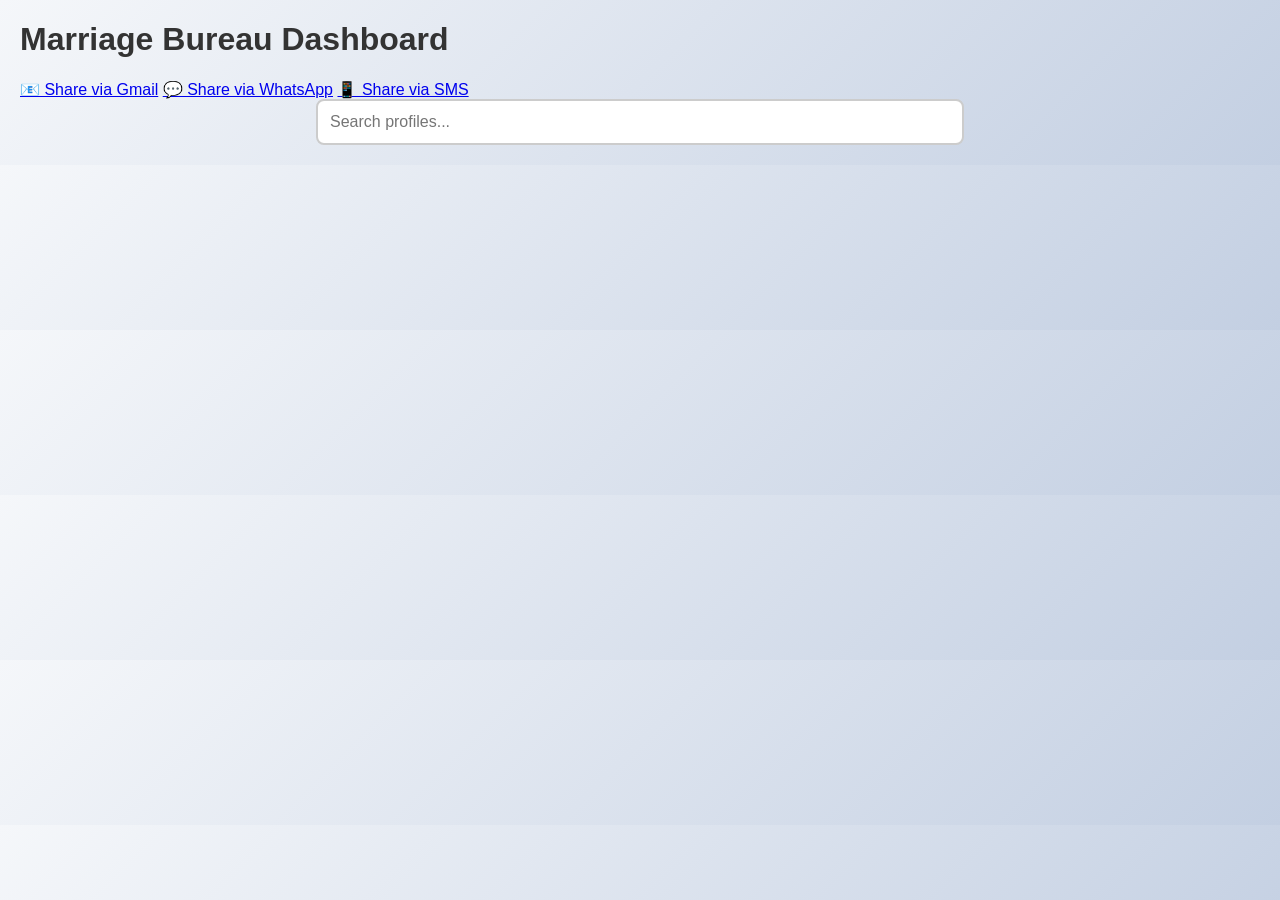
==== index.html @ 782d6c9d "html" ====
<!DOCTYPE html>
<html lang="en">
<head>
  <meta charset="UTF-8" />
  <meta name="viewport" content="width=device-width, initial-scale=1.0" />
  <title>Marriage Bureau Dashboard</title>
  <link rel="stylesheet" href="style.css" />
</head>
<body>
  <h1>Marriage Bureau Dashboard</h1>

  <div class="share-buttons">
    <a href="mailto:?subject=Marriage Bureau Form&body=Please fill out this form: https://docs.google.com/forms/d/e/1FAIpQLScdkDc5cqemXc23vy4DYUPWxjYx5H6vXLdtoIQ01RH3Bg-6VQ/viewform?usp=sharing" target="_blank">📧 Share via Gmail</a>
    <a href="https://wa.me/?text=Please fill out this form: https://docs.google.com/forms/d/e/1FAIpQLScdkDc5cqemXc23vy4DYUPWxjYx5H6vXLdtoIQ01RH3Bg-6VQ/viewform?usp=sharing" target="_blank">💬 Share via WhatsApp</a>
    <a href="sms:?body=Please fill out this form: https://docs.google.com/forms/d/e/1FAIpQLScdkDc5cqemXc23vy4DYUPWxjYx5H6vXLdtoIQ01RH3Bg-6VQ/viewform?usp=sharing" target="_blank">📱 Share via SMS</a>
  </div>
  

  <div class="top-dashboard">
    <input type="text" id="searchBar" class="search-bar" placeholder="Search profiles..." />
  </div>

  <div id="profiles-container"></div>

  <script src="script.js"></script>
</body>
</html>
---- style.css ----
/* General body and page layout */
body {
    font-family: 'Poppins', sans-serif;
    margin: 20px;
    background: linear-gradient(135deg, #f5f7fa, #c3cfe2); /* Gradient background */
    color: #333;
}

/* Top button layout for Add and Share buttons */
.top-buttons {
    display: flex;
    justify-content: flex-start;
    gap: 1220px;
    margin-bottom: 20px;
}

.add-button, .share-form-button {
    color: white;
    padding: 12px 24px;
    text-decoration: none;
    border-radius: 8px;
    font-size: 16px;
    font-weight: bold;
    border: none;
    transition: all 0.3s ease;
}

.add-button {
    background: linear-gradient(135deg, #4CAF50, #2E7D32); /* Green gradient */
    box-shadow: 0 4px 6px rgba(0, 128, 0, 0.3);
}

.add-button:hover {
    background: linear-gradient(135deg, #2E7D32, #1B5E20);
    transform: translateY(-2px);
}

.share-form-button {
    background: linear-gradient(135deg, #FF5252, #D32F2F);
    box-shadow: 0 4px 6px rgba(255, 0, 0, 0.3);
}

.share-form-button:hover {
    background: linear-gradient(135deg, #D32F2F, #B71C1C);
    transform: translateY(-2px);
}

/* Caste category layout */
.caste-categories {
    margin-top: 20px;
}

.caste-category {
    margin-bottom: 15px;
    background: white;
    border-radius: 12px;
    box-shadow: 0 4px 8px rgba(0, 0, 0, 0.1);
    padding: 15px;
    transition: transform 0.3s ease, box-shadow 0.3s ease;
}

.caste-category:hover {
    transform: scale(1.05);
    box-shadow: 0 6px 12px rgba(0, 0, 0, 0.2);
}

.caste-category h2 {
    margin: 0;
    font-size: 22px;
    font-weight: bold;
    color: #444;
}

.expand-button {
    font-size: 20px;
    float: right;
    color: #777;
}

/* Profile table */
.profile-table {
    display: none;
    margin-top: 10px;
}

table {
    width: 100%;
    border-collapse: collapse;
    background: white;
    border-radius: 12px;
    overflow: hidden;
    box-shadow: 0 4px 8px rgba(0, 0, 0, 0.1);
}

th, td {
    border: 1px solid #ddd;
    padding: 14px;
    text-align: left;
}

th {
    background: linear-gradient(135deg, #ff9800, #f57c00);
    color: white;
    font-weight: bold;
}

/* Action buttons (View and Share) */
.action-buttons a {
    text-decoration: none;
    color: white;
    padding: 10px 16px;
    margin-right: 8px;
    border-radius: 6px;
    font-size: 14px;
    font-weight: bold;
    transition: background-color 0.3s ease;
}

.action-buttons .view-button {
    background: linear-gradient(135deg, #1E88E5, #1565C0);
}

.action-buttons .view-button:hover {
    background: linear-gradient(135deg, #1565C0, #0D47A1);
}

.action-buttons .share-button {
    background: linear-gradient(135deg, #E53935, #C62828);
}

.action-buttons .share-button:hover {
    background: linear-gradient(135deg, #C62828, #B71C1C);
}

/* Modal styling */
.modal {
    display: none;
    position: fixed;
    z-index: 1000;
    left: 0;
    top: 0;
    width: 100%;
    height: 100%;
    background: rgba(0, 0, 0, 0.6);
}

.modal-content {
    background: white;
    margin: 10% auto;
    padding: 25px;
    border-radius: 12px;
    width: 90%;
    max-width: 500px;
    box-shadow: 0 6px 12px rgba(0, 0, 0, 0.3);
    position: relative;
}

.close {
    color: #555;
    font-size: 24px;
    font-weight: bold;
    position: absolute;
    top: 12px;
    right: 18px;
    cursor: pointer;
}

.close:hover {
    color: black;
}

/* Form container with improved responsiveness */
.form-container {
    display: grid;
    grid-template-columns: minmax(120px, 1fr) minmax(200px, 2fr); /* More flexible columns */
    gap: 15px;
    width: 80%;
    max-width: 600px;
    margin: auto;
    padding: 20px;
    background: white;
    border-radius: 10px;
    box-shadow: 0 2px 10px rgba(0, 0, 0, 0.1);
    overflow-y: auto; /* Allow scrolling if needed */
    max-height: 60vh; /* Limit height and enable scrolling */
}

/* Label styles with better alignment */
.form-container label {
    font-weight: bold;
    text-align: right;
    padding-right: 10px;
    font-size: 15px;
    display: flex;
    align-items: center;
    justify-content: flex-end;
    color: #333;
}

/* Input fields with consistent sizing */
.form-container input,
.form-container select {
    width: 100%;
    padding: 8px 10px;
    border: 1px solid #ddd;
    border-radius: 6px;
    font-size: 15px;
    box-sizing: border-box; /* Include padding in width calculation */
}

/* Focus state for better usability */
.form-container input:focus,
.form-container select:focus {
    outline: none;
    border-color: #4CAF50;
    box-shadow: 0 0 0 2px rgba(76, 175, 80, 0.2);
}

/* Button styling that spans both columns */
.form-container button {
    grid-column: span 2;
    width: 100%;
    background: linear-gradient(135deg, #4CAF50, #2E7D32);
    color: white;
    padding: 12px;
    border: none;
    border-radius: 8px;
    font-size: 16px;
    font-weight: bold;
    cursor: pointer;
    transition: background 0.3s ease, transform 0.2s;
    margin-top: 10px;
}

.form-container button:hover {
    background: linear-gradient(135deg, #2E7D32, #1B5E20);
    transform: translateY(-2px);
}

/* Modal responsiveness for smaller screens */
@media (max-width: 500px) {
    .form-container {
        grid-template-columns: 1fr; /* Single column on mobile */
        padding: 15px;
        gap: 10px;
    }
    
    .form-container label {
        text-align: left;
        justify-content: flex-start;
    }
    
    .form-container button {
        grid-column: 1;
    }
}

/* Additional class for field groups if needed */
.form-field {
    display: contents; /* Makes children participate in the parent grid */
}

/* Dialog/modal-specific styles */
.modal-dialog {
    max-width: 650px;
    margin: 1.75rem auto;
}

/* Scrollbar styling for better aesthetics */
.form-container::-webkit-scrollbar {
    width: 8px;
}

.form-container::-webkit-scrollbar-thumb {
    background-color: #ccc;
    border-radius: 10px;
}
/* Responsive design */
@media screen and (max-width: 768px) {
    .top-buttons {
        flex-direction: column;
        align-items: center;
    }

    .caste-category {
        text-align: center;
    }
}


.top-dashboard {
    display: flex;
    justify-content: center;
    margin-bottom: 20px;
}

.search-bar {
    width: 50%;
    padding: 12px;
    border: 2px solid #ccc;
    border-radius: 8px;
    font-size: 16px;
    outline: none;
    transition: 0.3s;
}

.search-bar:focus {
    border-color: #4CAF50;
    box-shadow: 0 0 8px rgba(76, 175, 80, 0.5);
}



/* View Button Styling */
.view-button {
    display: inline-block;
    background: linear-gradient(135deg, #4CAF50, #2E7D32);
    color: white;
    padding: 12px 20px; /* Adjust horizontal padding as needed */
    border: none;
    border-radius: 8px;
    font-size: 16px;
    font-weight: bold;
    text-decoration: none; /* Removes underline from links */
    text-align: center;
    cursor: pointer;
    transition: background 0.3s ease, transform 0.2s;
}

.view-button:hover {
    background: linear-gradient(135deg, #2E7D32, #1B5E20);
    transform: translateY(-2px);
}

/* Optional: Responsiveness for smaller screens */
@media (max-width: 500px) {
    .view-button {
        padding: 10px 16px;
        font-size: 15px;
    }
}

/* Profile Details Container - Two-column layout */
.profile-details-container {
    display: grid;
    grid-template-columns: 1fr 2fr; /* Labels take less space than values */
    gap: 10px 15px;
    padding: 20px;
    background: #fff;
    border-radius: 8px;
    font-size: 16px;
}

/* Labels (Bold text on the left) */
.profile-details-container strong {
    text-align: right;
    font-weight: bold;
    color: #333;
}

/* Values (Regular text on the right) */
.profile-details-container span {
    text-align: left;
    font-size: 16px;
    color: #555;
}

/* Styling for missing values */
.profile-details-container span.empty {
    color: #aaa; /* Grey out missing values */
    font-style: italic;
}

/* Modal container */
.modal-content {
    max-width: 600px;
    max-height: 60vh;
    overflow-y: auto;
    padding: 20px;
    border-radius: 20px;
    background: white;
    box-shadow: 0 6px 12px rgba(0, 0, 0, 0.3);
}

/* Responsive adjustments */
@media (max-width: 500px) {
    .profile-details-container {
        grid-template-columns: 1fr; /* Single column on small screens */
    }

    .profile-details-container strong {
        text-align: left;
    }
}


/* Share Button Styling */
.share-button {
    display: inline-block;
    background: linear-gradient(135deg, #FF5252, #D32F2F); /* Red gradient */
    color: white;
    padding: 12px 20px; /* Adjust horizontal padding as needed */
    border: none;
    border-radius: 8px;
    font-size: 16px;
    font-weight: bold;
    text-decoration: none; /* Removes underline from links */
    text-align: center;
    cursor: pointer;
    transition: background 0.3s ease, transform 0.2s;
}

.share-button:hover {
    background: linear-gradient(135deg, #D32F2F, #B71C1C);
    transform: translateY(-2px);
}

/* Optional: Responsiveness for smaller screens */
@media (max-width: 500px) {
    .share-button {
        padding: 10px 16px;
        font-size: 15px;
    }
}


/* Filter Button */
.filter-button {
    background: linear-gradient(135deg, #FF9800, #F57C00);
    color: white;
    padding: 12px 16px;
    font-size: 16px;
    font-weight: bold;
    border: none;
    border-radius: 8px;
    cursor: pointer;
    transition: background 0.3s ease, transform 0.2s;
    margin-left: 10px;
}

.filter-button:hover {
    background: linear-gradient(135deg, #F57C00, #E65100);
    transform: translateY(-2px);
}

/* Filter Modal */
.modal {
    display: none;
    position: fixed;
    z-index: 1000;
    left: 0;
    top: 0;
    width: 100%;
    height: 100%;
    background: rgba(0, 0, 0, 0.6);
}

.modal-content {
    background: white;
    margin: 10% auto;
    padding: 20px;
    border-radius: 12px;
    width: 50%;
    max-width: 500px;
    box-shadow: 0 6px 12px rgba(0, 0, 0, 0.3);
    position: relative;
}

.close {
    color: #555;
    font-size: 24px;
    font-weight: bold;
    position: absolute;
    top: 12px;
    right: 18px;
    cursor: pointer;
}

.close:hover {
    color: black;
}

.filter-button {
    display: block; /* Ensure it appears */
    width: 100%;
    padding: 10px;
    background: #4CAF50;
    color: white;
    font-size: 16px;
    border: none;
    border-radius: 5px;
    cursor: pointer;
    margin-top: 10px;
    text-align: center;
}

.filter-button:hover {
    background: #2E7D32;
}


/* 📌 Style for the share dropdown container */
.share-dropdown-container {
    position: relative;
    display: inline-block;
}

/* 📌 Style for the share dropdown */
.share-dropdown {
    position: absolute;
    top: 100%;
    left: -50%;
    background: white;
    border-radius: 8px;
    box-shadow: 0px 4px 8px rgba(0, 0, 0, 0.2);
    display: none;
    flex-direction: column;
    padding: 10px;
    min-width: 200px;
    z-index: 1000;
}

/* 📌 Show dropdown when visible */
.share-dropdown-container:hover .share-dropdown {
    display: flex;
}

/* 📌 Style for each share button (Gmail, WhatsApp, SMS) */
.share-dropdown a {
    display: flex;
    align-items: center;
    gap: 10px;
    padding: 10px;
    font-size: 16px;
    font-weight: 500;
    text-decoration: none;
    color: #333;
    transition: background 0.3s ease-in-out;
    border-radius: 6px;
}

/* 📌 Icons for each share button */
.share-dropdown a::before {
    content: "";
    display: inline-block;
    width: 24px;
    height: 24px;
    background-size: contain;
    background-repeat: no-repeat;
}

/* ✅ Gmail Icon */
.share-dropdown a[href^="mailto"]::before {
    background-image: url("https://upload.wikimedia.org/wikipedia/commons/7/7e/Gmail_icon_(2020).svg");
}

/* ✅ WhatsApp Icon */
.share-dropdown a[href^="https://wa.me"]::before {
    background-image: url("https://upload.wikimedia.org/wikipedia/commons/6/6b/WhatsApp.svg");
}

/* ✅ SMS Icon */
.share-dropdown a[href^="sms"]::before {
    background-image: url("https://cdn-icons-png.flaticon.com/512/724/724664.png");
}

/* 📌 Hover Effect */
.share-dropdown a:hover {
    background: #f5f5f5;
}
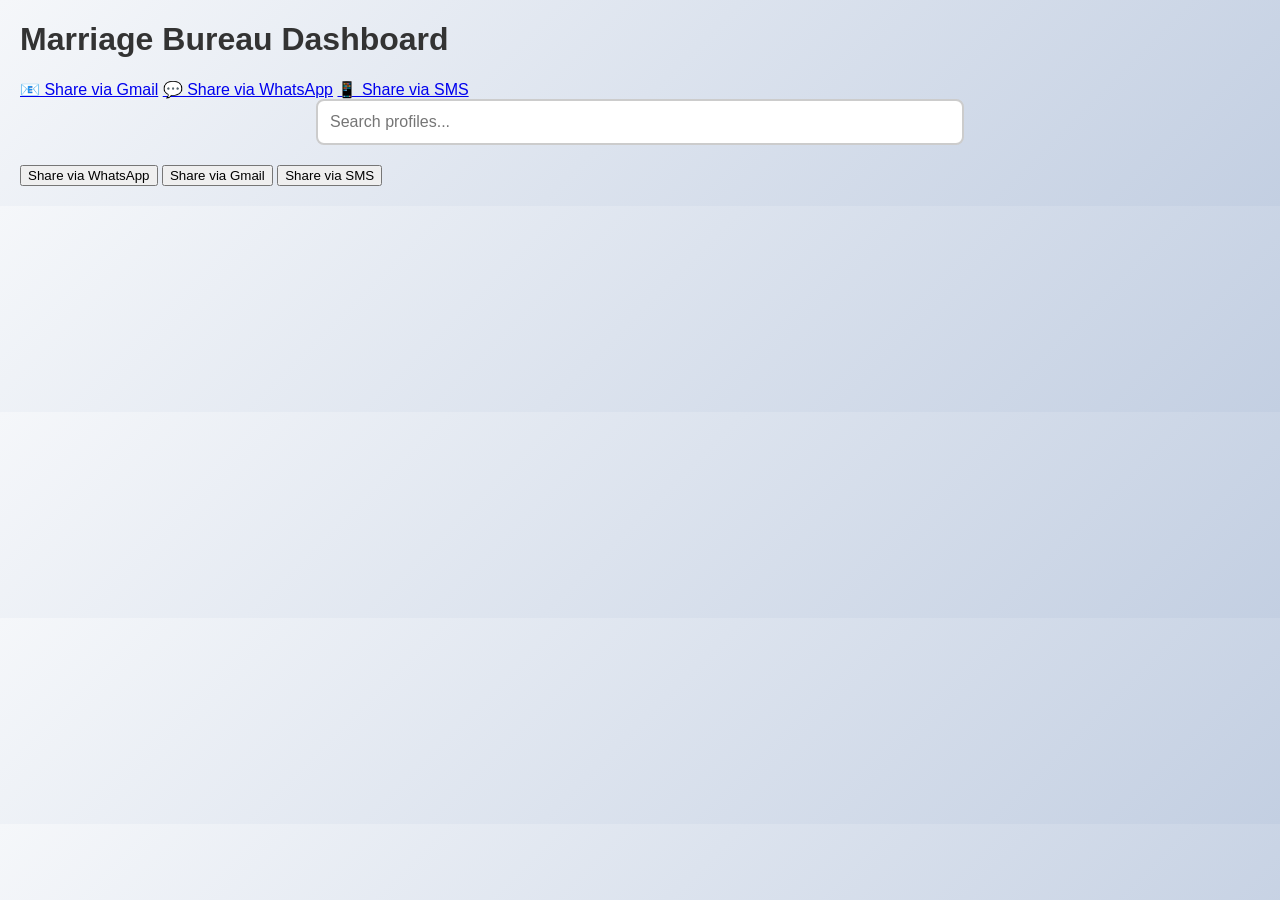
==== commit 574aaa4e: "script update" ====
--- a/index.html
+++ b/index.html
@@ -14,7 +14,6 @@
     <a href="https://wa.me/?text=Please fill out this form: https://docs.google.com/forms/d/e/1FAIpQLScdkDc5cqemXc23vy4DYUPWxjYx5H6vXLdtoIQ01RH3Bg-6VQ/viewform?usp=sharing" target="_blank">💬 Share via WhatsApp</a>
     <a href="sms:?body=Please fill out this form: https://docs.google.com/forms/d/e/1FAIpQLScdkDc5cqemXc23vy4DYUPWxjYx5H6vXLdtoIQ01RH3Bg-6VQ/viewform?usp=sharing" target="_blank">📱 Share via SMS</a>
   </div>
-  
 
   <div class="top-dashboard">
     <input type="text" id="searchBar" class="search-bar" placeholder="Search profiles..." />
@@ -22,6 +21,12 @@
 
   <div id="profiles-container"></div>
 
+  <div class="share-options">
+    <button onclick="shareSelectedWhatsApp()">Share via WhatsApp</button>
+    <button onclick="shareSelectedGmail()">Share via Gmail</button>
+    <button onclick="shareSelectedSMS()">Share via SMS</button>
+  </div>
+
   <script src="script.js"></script>
 </body>
 </html>
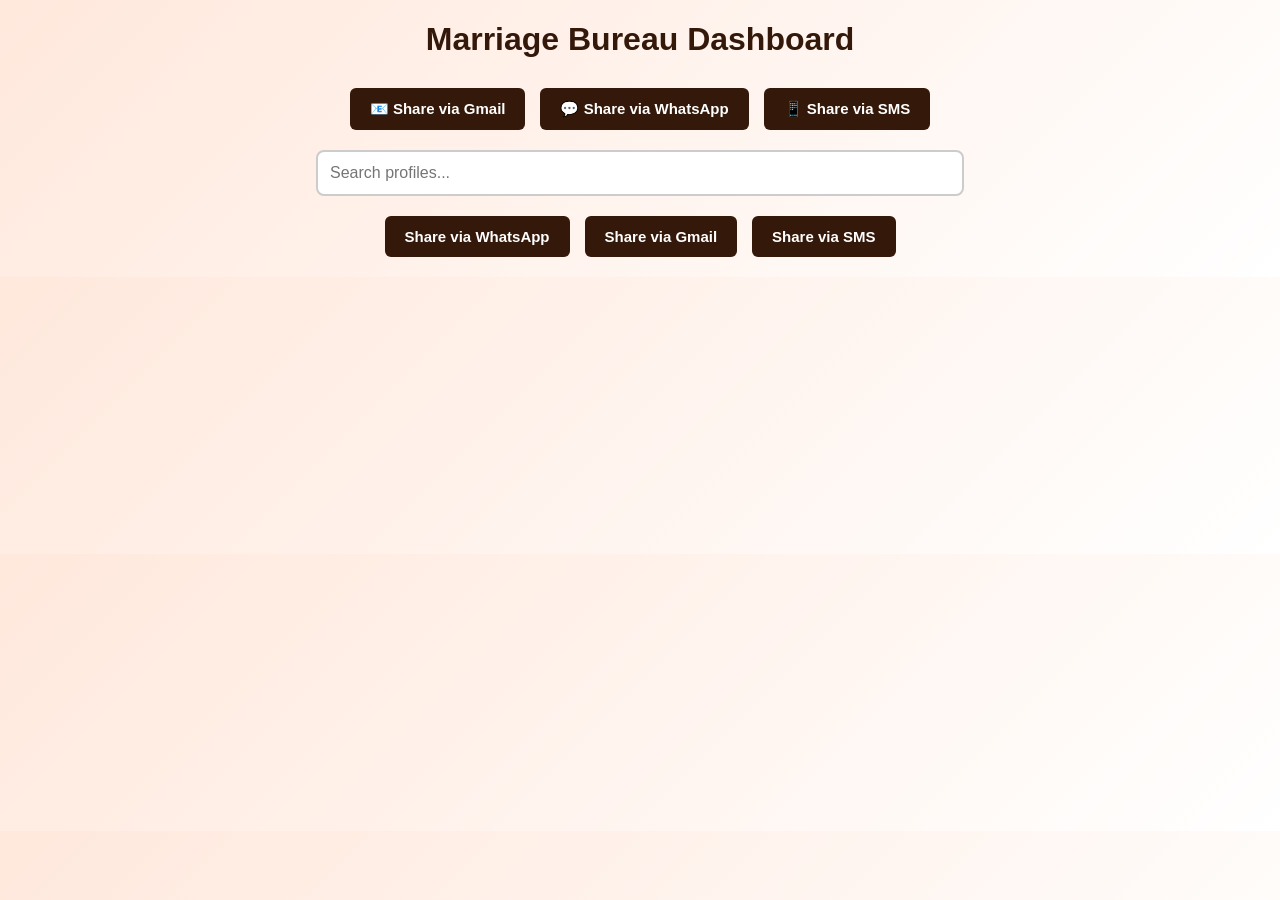
==== commit ee5e3acf: "all changes done(version 1)" ====
--- a/index.html
+++ b/index.html
@@ -19,6 +19,9 @@
     <input type="text" id="searchBar" class="search-bar" placeholder="Search profiles..." />
   </div>
 
+  
+
+
   <div id="profiles-container"></div>
 
   <div class="share-options">
--- a/style.css
+++ b/style.css
@@ -1,300 +1,55 @@
-/* General body and page layout */
+/* Base Page Styling */
 body {
     font-family: 'Poppins', sans-serif;
     margin: 20px;
-    background: linear-gradient(135deg, #f5f7fa, #c3cfe2); /* Gradient background */
+    background: linear-gradient(135deg, #FFE8DC, #ffffff);
     color: #333;
-}
-
-/* Top button layout for Add and Share buttons */
-.top-buttons {
+  }
+  
+  h1 {
+    text-align: center;
+    color: #341809;
+    margin-bottom: 30px;
+  }
+  
+  /* Share Buttons */
+  .share-buttons,
+  .share-options {
     display: flex;
-    justify-content: flex-start;
-    gap: 1220px;
+    justify-content: center;
+    gap: 15px;
     margin-bottom: 20px;
-}
-
-.add-button, .share-form-button {
+    flex-wrap: wrap;
+  }
+  
+  .share-buttons a,
+  .share-options button {
+    background-color: #341809;
     color: white;
-    padding: 12px 24px;
-    text-decoration: none;
-    border-radius: 8px;
-    font-size: 16px;
-    font-weight: bold;
+    padding: 12px 20px;
     border: none;
-    transition: all 0.3s ease;
-}
-
-.add-button {
-    background: linear-gradient(135deg, #4CAF50, #2E7D32); /* Green gradient */
-    box-shadow: 0 4px 6px rgba(0, 128, 0, 0.3);
-}
-
-.add-button:hover {
-    background: linear-gradient(135deg, #2E7D32, #1B5E20);
-    transform: translateY(-2px);
-}
-
-.share-form-button {
-    background: linear-gradient(135deg, #FF5252, #D32F2F);
-    box-shadow: 0 4px 6px rgba(255, 0, 0, 0.3);
-}
-
-.share-form-button:hover {
-    background: linear-gradient(135deg, #D32F2F, #B71C1C);
-    transform: translateY(-2px);
-}
-
-/* Caste category layout */
-.caste-categories {
-    margin-top: 20px;
-}
-
-.caste-category {
-    margin-bottom: 15px;
-    background: white;
-    border-radius: 12px;
-    box-shadow: 0 4px 8px rgba(0, 0, 0, 0.1);
-    padding: 15px;
-    transition: transform 0.3s ease, box-shadow 0.3s ease;
-}
-
-.caste-category:hover {
-    transform: scale(1.05);
-    box-shadow: 0 6px 12px rgba(0, 0, 0, 0.2);
-}
-
-.caste-category h2 {
-    margin: 0;
-    font-size: 22px;
-    font-weight: bold;
-    color: #444;
-}
-
-.expand-button {
-    font-size: 20px;
-    float: right;
-    color: #777;
-}
-
-/* Profile table */
-.profile-table {
-    display: none;
-    margin-top: 10px;
-}
-
-table {
-    width: 100%;
-    border-collapse: collapse;
-    background: white;
-    border-radius: 12px;
-    overflow: hidden;
-    box-shadow: 0 4px 8px rgba(0, 0, 0, 0.1);
-}
-
-th, td {
-    border: 1px solid #ddd;
-    padding: 14px;
-    text-align: left;
-}
-
-th {
-    background: linear-gradient(135deg, #ff9800, #f57c00);
-    color: white;
-    font-weight: bold;
-}
-
-/* Action buttons (View and Share) */
-.action-buttons a {
-    text-decoration: none;
-    color: white;
-    padding: 10px 16px;
-    margin-right: 8px;
-    border-radius: 6px;
-    font-size: 14px;
-    font-weight: bold;
-    transition: background-color 0.3s ease;
-}
-
-.action-buttons .view-button {
-    background: linear-gradient(135deg, #1E88E5, #1565C0);
-}
-
-.action-buttons .view-button:hover {
-    background: linear-gradient(135deg, #1565C0, #0D47A1);
-}
-
-.action-buttons .share-button {
-    background: linear-gradient(135deg, #E53935, #C62828);
-}
-
-.action-buttons .share-button:hover {
-    background: linear-gradient(135deg, #C62828, #B71C1C);
-}
-
-/* Modal styling */
-.modal {
-    display: none;
-    position: fixed;
-    z-index: 1000;
-    left: 0;
-    top: 0;
-    width: 100%;
-    height: 100%;
-    background: rgba(0, 0, 0, 0.6);
-}
-
-.modal-content {
-    background: white;
-    margin: 10% auto;
-    padding: 25px;
-    border-radius: 12px;
-    width: 90%;
-    max-width: 500px;
-    box-shadow: 0 6px 12px rgba(0, 0, 0, 0.3);
-    position: relative;
-}
-
-.close {
-    color: #555;
-    font-size: 24px;
-    font-weight: bold;
-    position: absolute;
-    top: 12px;
-    right: 18px;
-    cursor: pointer;
-}
-
-.close:hover {
-    color: black;
-}
-
-/* Form container with improved responsiveness */
-.form-container {
-    display: grid;
-    grid-template-columns: minmax(120px, 1fr) minmax(200px, 2fr); /* More flexible columns */
-    gap: 15px;
-    width: 80%;
-    max-width: 600px;
-    margin: auto;
-    padding: 20px;
-    background: white;
-    border-radius: 10px;
-    box-shadow: 0 2px 10px rgba(0, 0, 0, 0.1);
-    overflow-y: auto; /* Allow scrolling if needed */
-    max-height: 60vh; /* Limit height and enable scrolling */
-}
-
-/* Label styles with better alignment */
-.form-container label {
-    font-weight: bold;
-    text-align: right;
-    padding-right: 10px;
-    font-size: 15px;
-    display: flex;
-    align-items: center;
-    justify-content: flex-end;
-    color: #333;
-}
-
-/* Input fields with consistent sizing */
-.form-container input,
-.form-container select {
-    width: 100%;
-    padding: 8px 10px;
-    border: 1px solid #ddd;
     border-radius: 6px;
     font-size: 15px;
-    box-sizing: border-box; /* Include padding in width calculation */
-}
-
-/* Focus state for better usability */
-.form-container input:focus,
-.form-container select:focus {
-    outline: none;
-    border-color: #4CAF50;
-    box-shadow: 0 0 0 2px rgba(76, 175, 80, 0.2);
-}
-
-/* Button styling that spans both columns */
-.form-container button {
-    grid-column: span 2;
-    width: 100%;
-    background: linear-gradient(135deg, #4CAF50, #2E7D32);
-    color: white;
-    padding: 12px;
-    border: none;
-    border-radius: 8px;
-    font-size: 16px;
-    font-weight: bold;
+    font-weight: 600;
     cursor: pointer;
+    text-decoration: none;
     transition: background 0.3s ease, transform 0.2s;
-    margin-top: 10px;
-}
-
-.form-container button:hover {
-    background: linear-gradient(135deg, #2E7D32, #1B5E20);
+  }
+  
+  .share-buttons a:hover,
+  .share-options button:hover {
+    background-color: #1f0d05;
     transform: translateY(-2px);
-}
-
-/* Modal responsiveness for smaller screens */
-@media (max-width: 500px) {
-    .form-container {
-        grid-template-columns: 1fr; /* Single column on mobile */
-        padding: 15px;
-        gap: 10px;
-    }
-    
-    .form-container label {
-        text-align: left;
-        justify-content: flex-start;
-    }
-    
-    .form-container button {
-        grid-column: 1;
-    }
-}
-
-/* Additional class for field groups if needed */
-.form-field {
-    display: contents; /* Makes children participate in the parent grid */
-}
-
-/* Dialog/modal-specific styles */
-.modal-dialog {
-    max-width: 650px;
-    margin: 1.75rem auto;
-}
-
-/* Scrollbar styling for better aesthetics */
-.form-container::-webkit-scrollbar {
-    width: 8px;
-}
-
-.form-container::-webkit-scrollbar-thumb {
-    background-color: #ccc;
-    border-radius: 10px;
-}
-/* Responsive design */
-@media screen and (max-width: 768px) {
-    .top-buttons {
-        flex-direction: column;
-        align-items: center;
-    }
-
-    .caste-category {
-        text-align: center;
-    }
-}
-
-
-.top-dashboard {
+  }
+  
+  /* Search Bar */
+  .top-dashboard {
     display: flex;
     justify-content: center;
     margin-bottom: 20px;
-}
-
-.search-bar {
+  }
+  
+  .search-bar {
     width: 50%;
     padding: 12px;
     border: 2px solid #ccc;
@@ -302,269 +57,149 @@
     font-size: 16px;
     outline: none;
     transition: 0.3s;
-}
+  }
+  
+  .search-bar:focus {
+    border-color: #FE9F6D;
+    box-shadow: 0 0 8px rgba(254, 159, 109, 0.5);
+  }
+  
+  /* Caste Category Containers */
+  .caste-category {
+    margin-bottom: 20px;
+    background: #ffffff;
+    border-radius: 10px;
+    box-shadow: 0 4px 12px rgba(0, 0, 0, 0.08);
+    padding: 20px;
+  }
+  
+  .caste-category h2 {
+    margin-top: 0;
+    color: #341809;
+    border-bottom: 2px solid #FE9F6D;
+    padding-bottom: 5px;
+    font-size: 22px;
+  }
+  
+  /* Tables */
+  table {
+    width: 100%;
+    border-collapse: collapse;
+    margin-top: 10px;
+  }
+  
+  th, td {
+    padding: 12px;
+    text-align: left;
+    border: 1px solid #eee;
+  }
+  
+  th {
+    background: #FE9F6D;
+    color: white;
+  }
+  
+  tr:nth-child(even) {
+    background: #fff5f0;
+  }
+  
+  tr.details-row td {
+    background: #fffaf7;
+    font-size: 15px;
+  }
+  
+  /* Toggle button */
+  .toggle-details {
+    background: none;
+    border: none;
+    color: #341809;
+    font-size: 18px;
+    cursor: pointer;
+  }
+  
+  /* Photo Links */
+  td a {
+    color: #341809;
+    text-decoration: underline;
+    word-break: break-word;
+  }
+  
+  td a:hover {
+    color: #1f0d05;
+  }
+  
+  /* Checkbox alignment */
+  input[type="checkbox"] {
+    transform: scale(1.2);
+    cursor: pointer;
+  }
+  
+  /* Responsive */
+  @media (max-width: 768px) {
+    .search-bar {
+      width: 80%;
+    }
+  
+    table, thead, tbody, th, td, tr {
+      display: block;
+    }
+  
+    th {
+      display: none;
+    }
+  
+    td {
+      position: relative;
+      padding-left: 50%;
+    }
+  
+    td::before {
+      position: absolute;
+      top: 12px;
+      left: 12px;
+      width: 45%;
+      white-space: nowrap;
+      font-weight: bold;
+      color: #999;
+    }
+  
+    .toggle-details {
+      font-size: 16px;
+    }
+  }
 
-.search-bar:focus {
-    border-color: #4CAF50;
-    box-shadow: 0 0 8px rgba(76, 175, 80, 0.5);
-}
-
-
-
-/* View Button Styling */
-.view-button {
-    display: inline-block;
-    background: linear-gradient(135deg, #4CAF50, #2E7D32);
-    color: white;
-    padding: 12px 20px; /* Adjust horizontal padding as needed */
-    border: none;
-    border-radius: 8px;
-    font-size: 16px;
-    font-weight: bold;
-    text-decoration: none; /* Removes underline from links */
+  .summary-container {
     text-align: center;
-    cursor: pointer;
-    transition: background 0.3s ease, transform 0.2s;
-}
-
-.view-button:hover {
-    background: linear-gradient(135deg, #2E7D32, #1B5E20);
-    transform: translateY(-2px);
-}
-
-/* Optional: Responsiveness for smaller screens */
-@media (max-width: 500px) {
-    .view-button {
-        padding: 10px 16px;
-        font-size: 15px;
-    }
-}
-
-/* Profile Details Container - Two-column layout */
-.profile-details-container {
-    display: grid;
-    grid-template-columns: 1fr 2fr; /* Labels take less space than values */
-    gap: 10px 15px;
+    background-color: #FFE8DC;
+    border: 2px solid #FE9F6D;
     padding: 20px;
-    background: #fff;
-    border-radius: 8px;
-    font-size: 16px;
-}
-
-/* Labels (Bold text on the left) */
-.profile-details-container strong {
-    text-align: right;
-    font-weight: bold;
-    color: #333;
-}
-
-/* Values (Regular text on the right) */
-.profile-details-container span {
-    text-align: left;
-    font-size: 16px;
-    color: #555;
-}
-
-/* Styling for missing values */
-.profile-details-container span.empty {
-    color: #aaa; /* Grey out missing values */
-    font-style: italic;
-}
-
-/* Modal container */
-.modal-content {
-    max-width: 600px;
-    max-height: 60vh;
-    overflow-y: auto;
-    padding: 20px;
-    border-radius: 20px;
-    background: white;
-    box-shadow: 0 6px 12px rgba(0, 0, 0, 0.3);
-}
-
-/* Responsive adjustments */
-@media (max-width: 500px) {
-    .profile-details-container {
-        grid-template-columns: 1fr; /* Single column on small screens */
-    }
-
-    .profile-details-container strong {
-        text-align: left;
-    }
-}
-
-
-/* Share Button Styling */
-.share-button {
-    display: inline-block;
-    background: linear-gradient(135deg, #FF5252, #D32F2F); /* Red gradient */
-    color: white;
-    padding: 12px 20px; /* Adjust horizontal padding as needed */
-    border: none;
-    border-radius: 8px;
-    font-size: 16px;
-    font-weight: bold;
-    text-decoration: none; /* Removes underline from links */
-    text-align: center;
-    cursor: pointer;
-    transition: background 0.3s ease, transform 0.2s;
-}
-
-.share-button:hover {
-    background: linear-gradient(135deg, #D32F2F, #B71C1C);
-    transform: translateY(-2px);
-}
-
-/* Optional: Responsiveness for smaller screens */
-@media (max-width: 500px) {
-    .share-button {
-        padding: 10px 16px;
-        font-size: 15px;
-    }
-}
-
-
-/* Filter Button */
-.filter-button {
-    background: linear-gradient(135deg, #FF9800, #F57C00);
-    color: white;
-    padding: 12px 16px;
-    font-size: 16px;
-    font-weight: bold;
-    border: none;
-    border-radius: 8px;
-    cursor: pointer;
-    transition: background 0.3s ease, transform 0.2s;
-    margin-left: 10px;
-}
-
-.filter-button:hover {
-    background: linear-gradient(135deg, #F57C00, #E65100);
-    transform: translateY(-2px);
-}
-
-/* Filter Modal */
-.modal {
-    display: none;
-    position: fixed;
-    z-index: 1000;
-    left: 0;
-    top: 0;
-    width: 100%;
-    height: 100%;
-    background: rgba(0, 0, 0, 0.6);
-}
-
-.modal-content {
-    background: white;
-    margin: 10% auto;
-    padding: 20px;
+    margin: 20px auto;
     border-radius: 12px;
-    width: 50%;
-    max-width: 500px;
-    box-shadow: 0 6px 12px rgba(0, 0, 0, 0.3);
-    position: relative;
-}
-
-.close {
-    color: #555;
+    font-family: 'Poppins', sans-serif;
+    color: #341809;
+    box-shadow: 0 4px 8px rgba(0, 0, 0, 0.05);
+    max-width: 800px;
+  }
+  
+  .summary-container h3 {
+    margin-bottom: 15px;
     font-size: 24px;
     font-weight: bold;
-    position: absolute;
-    top: 12px;
-    right: 18px;
-    cursor: pointer;
-}
-
-.close:hover {
-    color: black;
-}
-
-.filter-button {
-    display: block; /* Ensure it appears */
-    width: 100%;
-    padding: 10px;
-    background: #4CAF50;
-    color: white;
+  }
+  
+  .summary-grid {
+    display: flex;
+    justify-content: center;
+    flex-wrap: wrap;
+    gap: 20px;
+  }
+  
+  .summary-item {
+    background: white;
+    border: 1px solid #FE9F6D;
+    border-radius: 8px;
+    padding: 12px 18px;
+    min-width: 160px;
+    box-shadow: 0 2px 6px rgba(0, 0, 0, 0.08);
     font-size: 16px;
-    border: none;
-    border-radius: 5px;
-    cursor: pointer;
-    margin-top: 10px;
-    text-align: center;
-}
-
-.filter-button:hover {
-    background: #2E7D32;
-}
-
-
-/* 📌 Style for the share dropdown container */
-.share-dropdown-container {
-    position: relative;
-    display: inline-block;
-}
-
-/* 📌 Style for the share dropdown */
-.share-dropdown {
-    position: absolute;
-    top: 100%;
-    left: -50%;
-    background: white;
-    border-radius: 8px;
-    box-shadow: 0px 4px 8px rgba(0, 0, 0, 0.2);
-    display: none;
-    flex-direction: column;
-    padding: 10px;
-    min-width: 200px;
-    z-index: 1000;
-}
-
-/* 📌 Show dropdown when visible */
-.share-dropdown-container:hover .share-dropdown {
-    display: flex;
-}
-
-/* 📌 Style for each share button (Gmail, WhatsApp, SMS) */
-.share-dropdown a {
-    display: flex;
-    align-items: center;
-    gap: 10px;
-    padding: 10px;
-    font-size: 16px;
-    font-weight: 500;
-    text-decoration: none;
-    color: #333;
-    transition: background 0.3s ease-in-out;
-    border-radius: 6px;
-}
-
-/* 📌 Icons for each share button */
-.share-dropdown a::before {
-    content: "";
-    display: inline-block;
-    width: 24px;
-    height: 24px;
-    background-size: contain;
-    background-repeat: no-repeat;
-}
-
-/* ✅ Gmail Icon */
-.share-dropdown a[href^="mailto"]::before {
-    background-image: url("https://upload.wikimedia.org/wikipedia/commons/7/7e/Gmail_icon_(2020).svg");
-}
-
-/* ✅ WhatsApp Icon */
-.share-dropdown a[href^="https://wa.me"]::before {
-    background-image: url("https://upload.wikimedia.org/wikipedia/commons/6/6b/WhatsApp.svg");
-}
-
-/* ✅ SMS Icon */
-.share-dropdown a[href^="sms"]::before {
-    background-image: url("https://cdn-icons-png.flaticon.com/512/724/724664.png");
-}
-
-/* 📌 Hover Effect */
-.share-dropdown a:hover {
-    background: #f5f5f5;
-}+  }
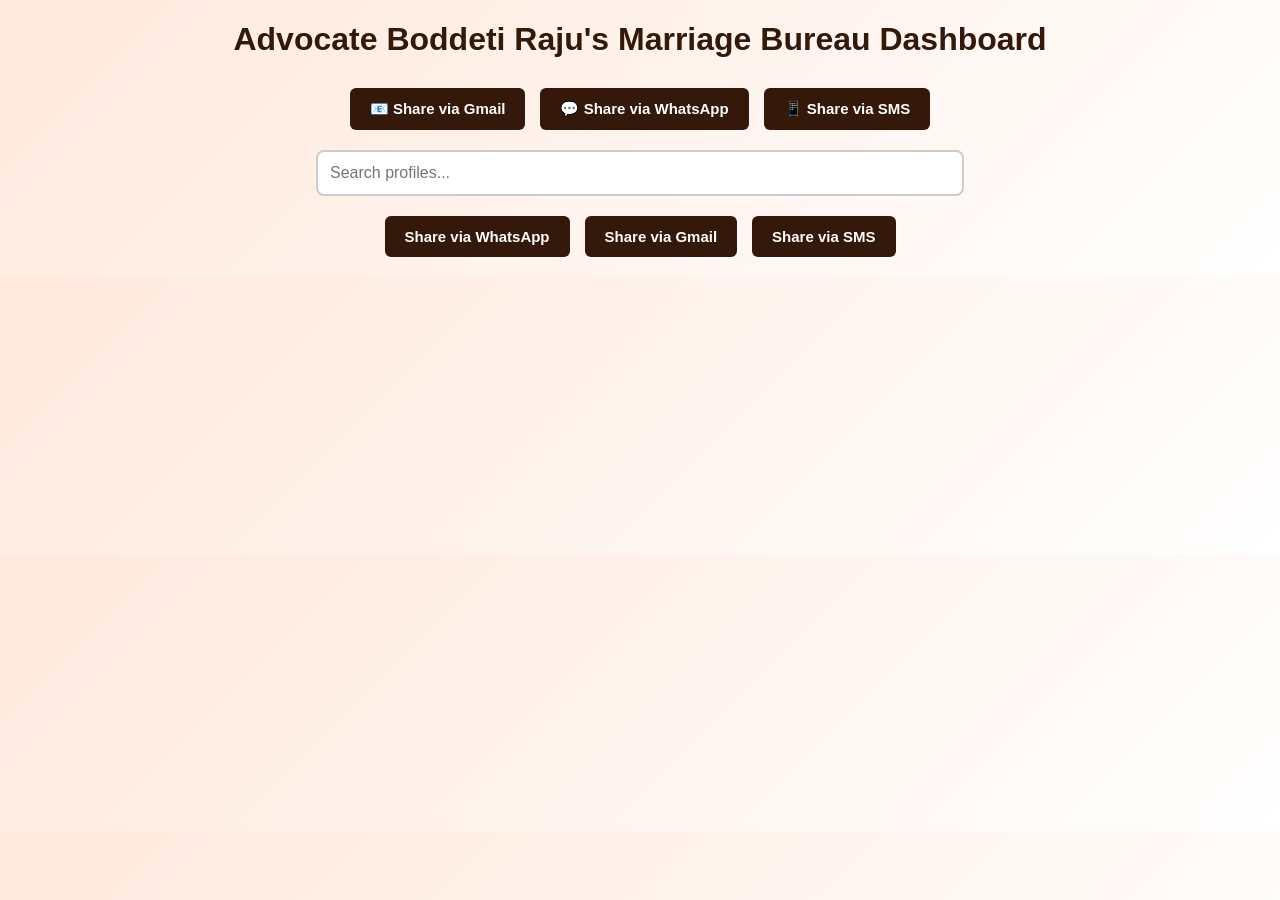
==== commit 538db44c: "mobile view" ====
--- a/index.html
+++ b/index.html
@@ -7,7 +7,7 @@
   <link rel="stylesheet" href="style.css" />
 </head>
 <body>
-  <h1>Marriage Bureau Dashboard</h1>
+  <h1>Advocate Boddeti Raju's Marriage Bureau Dashboard</h1>
 
   <div class="share-buttons">
     <a href="mailto:?subject=Marriage Bureau Form&body=Please fill out this form: https://docs.google.com/forms/d/e/1FAIpQLScdkDc5cqemXc23vy4DYUPWxjYx5H6vXLdtoIQ01RH3Bg-6VQ/viewform?usp=sharing" target="_blank">📧 Share via Gmail</a>
@@ -19,10 +19,8 @@
     <input type="text" id="searchBar" class="search-bar" placeholder="Search profiles..." />
   </div>
 
-  
-
-
-  <div id="profiles-container"></div>
+  <!-- 👇 Responsive table wrapper -->
+  <div id="profiles-container" class="responsive-table"></div>
 
   <div class="share-options">
     <button onclick="shareSelectedWhatsApp()">Share via WhatsApp</button>
@@ -32,4 +30,4 @@
 
   <script src="script.js"></script>
 </body>
-</html>
+</html>
--- a/style.css
+++ b/style.css
@@ -134,40 +134,7 @@
     cursor: pointer;
   }
   
-  /* Responsive */
-  @media (max-width: 768px) {
-    .search-bar {
-      width: 80%;
-    }
-  
-    table, thead, tbody, th, td, tr {
-      display: block;
-    }
-  
-    th {
-      display: none;
-    }
-  
-    td {
-      position: relative;
-      padding-left: 50%;
-    }
-  
-    td::before {
-      position: absolute;
-      top: 12px;
-      left: 12px;
-      width: 45%;
-      white-space: nowrap;
-      font-weight: bold;
-      color: #999;
-    }
-  
-    .toggle-details {
-      font-size: 16px;
-    }
-  }
-
+  /* Stats Summary Box */
   .summary-container {
     text-align: center;
     background-color: #FFE8DC;
@@ -202,4 +169,45 @@
     min-width: 160px;
     box-shadow: 0 2px 6px rgba(0, 0, 0, 0.08);
     font-size: 16px;
+  }
+  
+  /* 📱 Responsive Tables */
+  @media (max-width: 768px) {
+    .search-bar {
+      width: 90%;
+    }
+  
+    table, thead, tbody, th, td, tr {
+      display: block;
+      width: 100%;
+    }
+  
+    table thead {
+      display: none;
+    }
+  
+    table tr {
+      margin-bottom: 12px;
+      border-bottom: 1px solid #ccc;
+    }
+  
+    table td {
+      display: flex;
+      justify-content: space-between;
+      padding: 10px;
+      font-size: 14px;
+      border: none;
+      border-bottom: 1px solid #eee;
+    }
+  
+    table td::before {
+      content: attr(data-label);
+      font-weight: bold;
+      color: #333;
+      margin-right: 10px;
+    }
+  
+    .toggle-details {
+      font-size: 16px;
+    }
   }
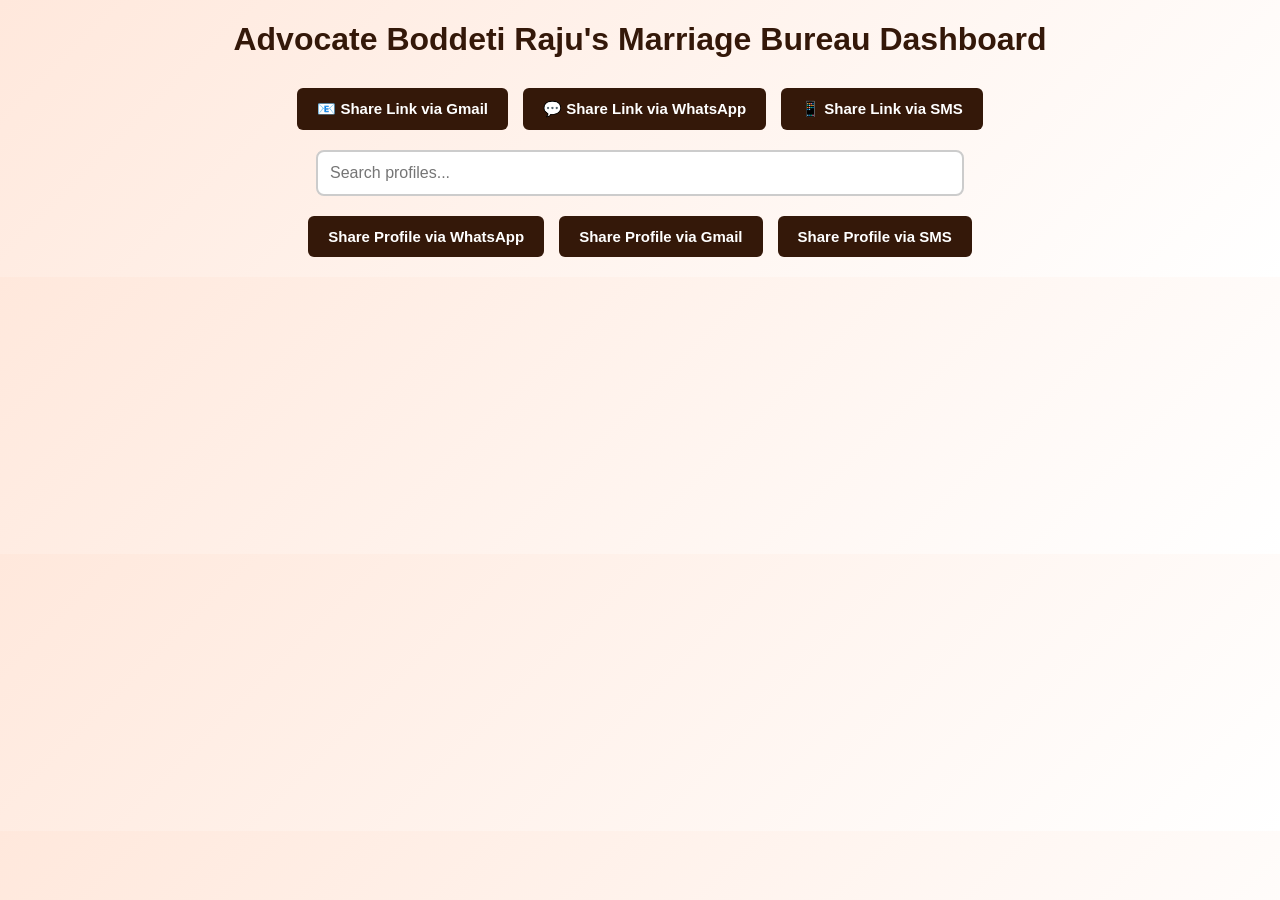
==== commit a17c5721: "linknames" ====
--- a/index.html
+++ b/index.html
@@ -10,9 +10,9 @@
   <h1>Advocate Boddeti Raju's Marriage Bureau Dashboard</h1>
 
   <div class="share-buttons">
-    <a href="mailto:?subject=Marriage Bureau Form&body=Please fill out this form: https://docs.google.com/forms/d/e/1FAIpQLScdkDc5cqemXc23vy4DYUPWxjYx5H6vXLdtoIQ01RH3Bg-6VQ/viewform?usp=sharing" target="_blank">📧 Share via Gmail</a>
-    <a href="https://wa.me/?text=Please fill out this form: https://docs.google.com/forms/d/e/1FAIpQLScdkDc5cqemXc23vy4DYUPWxjYx5H6vXLdtoIQ01RH3Bg-6VQ/viewform?usp=sharing" target="_blank">💬 Share via WhatsApp</a>
-    <a href="sms:?body=Please fill out this form: https://docs.google.com/forms/d/e/1FAIpQLScdkDc5cqemXc23vy4DYUPWxjYx5H6vXLdtoIQ01RH3Bg-6VQ/viewform?usp=sharing" target="_blank">📱 Share via SMS</a>
+    <a href="mailto:?subject=Marriage Bureau Form&body=Please fill out this form: https://docs.google.com/forms/d/e/1FAIpQLScdkDc5cqemXc23vy4DYUPWxjYx5H6vXLdtoIQ01RH3Bg-6VQ/viewform?usp=sharing" target="_blank">📧 Share Link via Gmail</a>
+    <a href="https://wa.me/?text=Please fill out this form: https://docs.google.com/forms/d/e/1FAIpQLScdkDc5cqemXc23vy4DYUPWxjYx5H6vXLdtoIQ01RH3Bg-6VQ/viewform?usp=sharing" target="_blank">💬 Share Link via WhatsApp</a>
+    <a href="sms:?body=Please fill out this form: https://docs.google.com/forms/d/e/1FAIpQLScdkDc5cqemXc23vy4DYUPWxjYx5H6vXLdtoIQ01RH3Bg-6VQ/viewform?usp=sharing" target="_blank">📱 Share Link via SMS</a>
   </div>
 
   <div class="top-dashboard">
@@ -23,9 +23,9 @@
   <div id="profiles-container" class="responsive-table"></div>
 
   <div class="share-options">
-    <button onclick="shareSelectedWhatsApp()">Share via WhatsApp</button>
-    <button onclick="shareSelectedGmail()">Share via Gmail</button>
-    <button onclick="shareSelectedSMS()">Share via SMS</button>
+    <button onclick="shareSelectedWhatsApp()">Share Profile via WhatsApp</button>
+    <button onclick="shareSelectedGmail()">Share Profile via Gmail</button>
+    <button onclick="shareSelectedSMS()">Share Profile via SMS</button>
   </div>
 
   <script src="script.js"></script>
--- a/style.css
+++ b/style.css
@@ -106,6 +106,21 @@
   tr.details-row td {
     background: #fffaf7;
     font-size: 15px;
+    padding: 15px;
+  }
+  
+  .details-wrapper {
+    display: grid;
+    grid-template-columns: 1fr 2fr;
+    gap: 10px 15px;
+  }
+  
+  .details-wrapper div {
+    word-break: break-word;
+  }
+  
+  .details-wrapper strong {
+    color: #333;
   }
   
   /* Toggle button */
@@ -171,7 +186,7 @@
     font-size: 16px;
   }
   
-  /* 📱 Responsive Tables */
+  /* 📱 Responsive Fixes */
   @media (max-width: 768px) {
     .search-bar {
       width: 90%;
@@ -189,6 +204,7 @@
     table tr {
       margin-bottom: 12px;
       border-bottom: 1px solid #ccc;
+      background: #fff;
     }
   
     table td {
@@ -205,9 +221,19 @@
       font-weight: bold;
       color: #333;
       margin-right: 10px;
-    }
-  
-    .toggle-details {
-      font-size: 16px;
+      flex-shrink: 0;
+    }
+  
+    tr.details-row td {
+      padding: 12px;
+    }
+  
+    .details-wrapper {
+      display: flex;
+      flex-direction: column;
+    }
+  
+    .details-wrapper div {
+      margin-bottom: 8px;
     }
   }
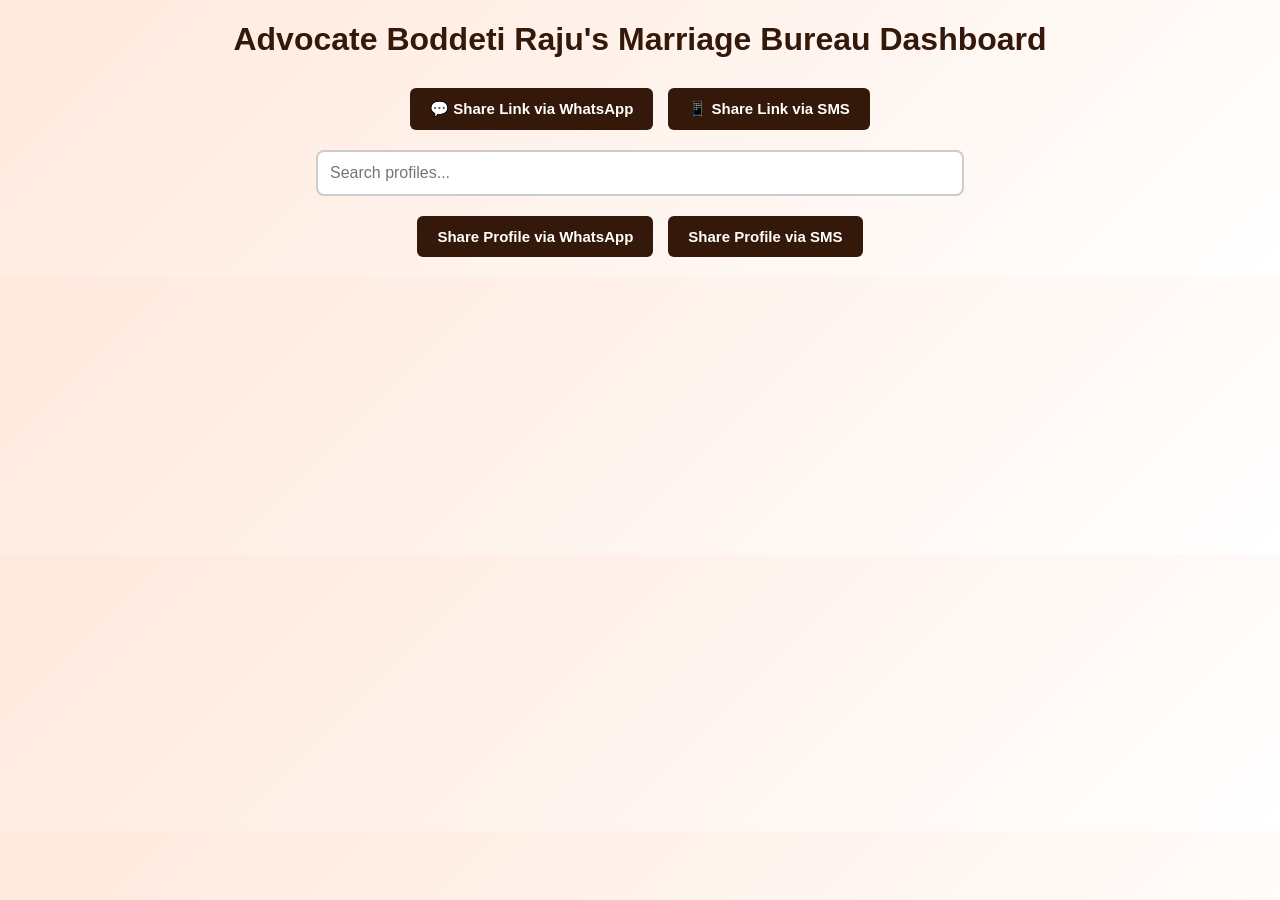
==== commit 3cf48569: "remove gmail link" ====
--- a/index.html
+++ b/index.html
@@ -10,9 +10,8 @@
   <h1>Advocate Boddeti Raju's Marriage Bureau Dashboard</h1>
 
   <div class="share-buttons">
-    <a href="mailto:?subject=Marriage Bureau Form&body=Please fill out this form: https://docs.google.com/forms/d/e/1FAIpQLScdkDc5cqemXc23vy4DYUPWxjYx5H6vXLdtoIQ01RH3Bg-6VQ/viewform?usp=sharing" target="_blank">📧 Share Link via Gmail</a>
-    <a href="https://wa.me/?text=Please fill out this form: https://docs.google.com/forms/d/e/1FAIpQLScdkDc5cqemXc23vy4DYUPWxjYx5H6vXLdtoIQ01RH3Bg-6VQ/viewform?usp=sharing" target="_blank">💬 Share Link via WhatsApp</a>
-    <a href="sms:?body=Please fill out this form: https://docs.google.com/forms/d/e/1FAIpQLScdkDc5cqemXc23vy4DYUPWxjYx5H6vXLdtoIQ01RH3Bg-6VQ/viewform?usp=sharing" target="_blank">📱 Share Link via SMS</a>
+    <a href="https://wa.me/?text=Boddeti Raju Marriage Bureau has successfully completed 24 years of free service, facilitating over 2,100 marriages. This service is completely free of cost. For more profiles, feel free to reach out to me and please fill out this form: https://docs.google.com/forms/d/e/1FAIpQLScdkDc5cqemXc23vy4DYUPWxjYx5H6vXLdtoIQ01RH3Bg-6VQ/viewform?usp=sharing" target="_blank">💬 Share Link via WhatsApp</a>
+    <a href="sms:?body=Boddeti Raju Marriage Bureau has successfully completed 24 years of free service, facilitating over 2,100 marriages. This service is completely free of cost. For more profiles, feel free to reach out to me and please fill out this form: https://docs.google.com/forms/d/e/1FAIpQLScdkDc5cqemXc23vy4DYUPWxjYx5H6vXLdtoIQ01RH3Bg-6VQ/viewform?usp=sharing" target="_blank">📱 Share Link via SMS</a>
   </div>
 
   <div class="top-dashboard">
@@ -24,7 +23,6 @@
 
   <div class="share-options">
     <button onclick="shareSelectedWhatsApp()">Share Profile via WhatsApp</button>
-    <button onclick="shareSelectedGmail()">Share Profile via Gmail</button>
     <button onclick="shareSelectedSMS()">Share Profile via SMS</button>
   </div>
 
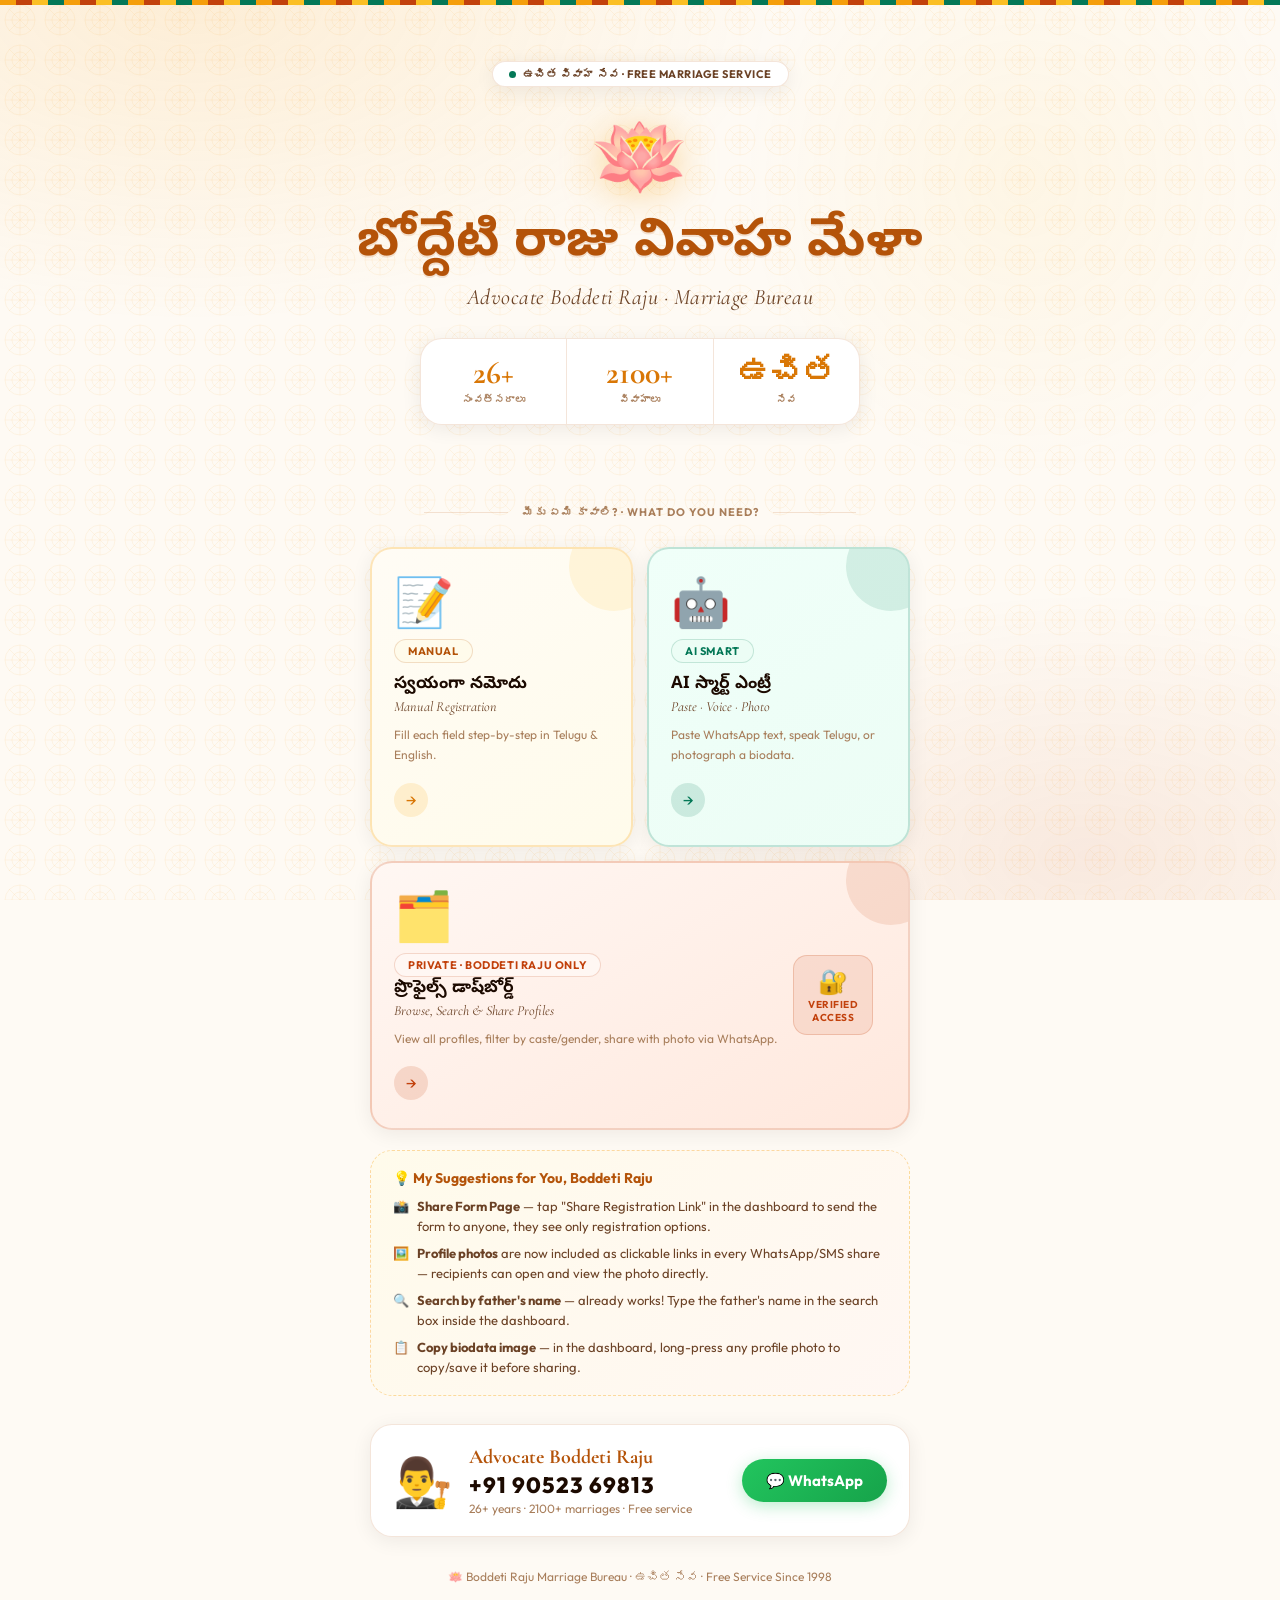
==== commit 399d02bd: "new updates" ====
--- a/index.html
+++ b/index.html
@@ -1,31 +1,341 @@
 <!DOCTYPE html>
-<html lang="en">
+<html lang="te">
 <head>
-  <meta charset="UTF-8" />
-  <meta name="viewport" content="width=device-width, initial-scale=1.0" />
-  <title>Marriage Bureau Dashboard</title>
-  <link rel="stylesheet" href="style.css" />
+<meta charset="UTF-8"/>
+<meta name="viewport" content="width=device-width, initial-scale=1.0"/>
+<title>బోద్దేటి రాజు వివాహ మేళా</title>
+<link rel="stylesheet" href="css/theme.css"/>
+<style>
+/* ─ HERO ─ */
+.hero {
+  position: relative; z-index: 2;
+  text-align: center;
+  padding: 56px 24px 40px;
+}
+.live-pill {
+  display: inline-flex; align-items: center; gap: 7px;
+  background: white; border: 1.5px solid var(--divider);
+  border-radius: 50px; padding: 5px 16px;
+  font-size: 11px; font-weight: 700; color: var(--ink-soft);
+  letter-spacing: .5px; text-transform: uppercase;
+  box-shadow: var(--shadow-card); margin-bottom: 28px;
+}
+.live-dot {
+  width: 7px; height: 7px; border-radius: 50%;
+  background: var(--jade); animation: pulse-ring 2s infinite;
+}
+
+.lotus-wrap { margin-bottom: 18px; }
+.lotus-emoji {
+  font-size: 80px; line-height: 1; display: inline-block;
+  animation: float-lotus 5s ease-in-out infinite;
+  filter: drop-shadow(0 6px 20px rgba(245,158,11,.4));
+}
+
+.hero-name-te {
+  font-family: 'Noto Sans Telugu', sans-serif;
+  font-size: clamp(28px,7vw,52px); font-weight: 700;
+  color: var(--gold); line-height: 1.25;
+  text-shadow: 0 2px 0 rgba(180,83,9,.15);
+}
+.hero-name-en {
+  font-family: 'Cormorant Garamond', serif;
+  font-size: clamp(15px,3vw,22px); color: var(--ink-soft);
+  margin-top: 6px; font-style: italic; font-weight: 400;
+  letter-spacing: .5px;
+}
+
+/* STATS STRIP */
+.stats-strip {
+  display: flex; justify-content: center;
+  margin: 28px auto 0; max-width: 440px;
+  background: white; border-radius: var(--r);
+  border: 1.5px solid var(--divider);
+  box-shadow: var(--shadow-card); overflow: hidden;
+}
+.stat { flex:1; padding: 18px 6px; text-align: center; border-right: 1px solid var(--divider); }
+.stat:last-child { border-right: none; }
+.stat-n {
+  font-family: 'Cormorant Garamond', serif;
+  font-size: 32px; font-weight: 700; color: var(--saffron-deep); line-height: 1;
+}
+.stat-l { font-size: 10px; color: var(--ink-muted); font-weight: 600; text-transform: uppercase; letter-spacing: .5px; margin-top: 4px; }
+
+/* ─ SECTION DIVIDER ─ */
+.section-div {
+  display: flex; align-items: center; gap: 14px;
+  max-width: 480px; margin: 40px auto 28px; padding: 0 24px;
+}
+.div-line { flex:1; height:1px; background: var(--divider); }
+.div-label {
+  font-size: 11px; color: var(--ink-muted); font-weight: 700;
+  text-transform: uppercase; letter-spacing: 1px; white-space: nowrap;
+}
+
+/* ─ PATH GRID ─ */
+.paths {
+  display: grid; grid-template-columns: 1fr 1fr;
+  gap: 14px; max-width: 580px; margin: 0 auto;
+  padding: 0 20px; position: relative; z-index: 2;
+}
+@media(max-width:480px){ .paths { grid-template-columns: 1fr; } }
+
+.path-card {
+  border-radius: var(--r); padding: 28px 22px;
+  display: flex; flex-direction: column; gap: 0;
+  text-decoration: none; color: var(--ink);
+  border: 2px solid transparent; cursor: pointer;
+  background: white; text-align: left; width: 100%;
+  font-family: 'Outfit', sans-serif;
+  position: relative; overflow: hidden;
+  box-shadow: var(--shadow-card);
+  transition: transform .3s cubic-bezier(.34,1.56,.64,1), box-shadow .3s, border-color .2s;
+}
+.path-card:hover { transform: translateY(-6px) scale(1.02); box-shadow: var(--shadow-warm); }
+
+/* per-card tints */
+.path-card.register {
+  background: linear-gradient(150deg, #FFFCF5 0%, var(--amber-pale) 100%);
+  border-color: rgba(245,158,11,.25);
+}
+.path-card.register:hover { border-color: var(--saffron); }
+.path-card.smart {
+  background: linear-gradient(150deg, #F0FFF9 0%, var(--jade-pale) 100%);
+  border-color: rgba(4,120,87,.2);
+}
+.path-card.smart:hover { border-color: var(--jade); }
+.path-card.dashboard {
+  background: linear-gradient(150deg, #FFF7F3 0%, #FFE8DD 100%);
+  border-color: rgba(194,65,12,.2);
+  grid-column: 1 / -1;
+}
+.path-card.dashboard:hover { border-color: var(--terra); }
+
+/* orb decoration */
+.path-card::after {
+  content:''; position:absolute; top:-28px; right:-28px;
+  width:90px; height:90px; border-radius:50%; opacity:.12;
+  transition: transform .3s, opacity .3s;
+}
+.path-card:hover::after { transform:scale(1.5); opacity:.2; }
+.register::after   { background: var(--amber); }
+.smart::after      { background: var(--jade); }
+.dashboard::after  { background: var(--terra); }
+
+.path-icon { font-size: 48px; line-height: 1; margin-bottom: 14px; display: block; }
+.path-tag  { margin-bottom: 10px; }
+
+.path-title-te {
+  font-family: 'Noto Sans Telugu', sans-serif;
+  font-size: 17px; font-weight: 700; color: var(--ink);
+}
+.path-title-en {
+  font-family: 'Cormorant Garamond', serif;
+  font-size: 14px; color: var(--ink-soft); margin-top: 2px; font-style: italic;
+}
+.path-desc { font-size: 12px; color: var(--ink-muted); margin-top: 10px; line-height: 1.65; }
+
+.path-arrow {
+  display: inline-flex; align-items: center; justify-content: center;
+  width: 34px; height: 34px; border-radius: 50%; margin-top: 18px; font-size: 16px;
+  transition: transform .2s;
+}
+.path-card:hover .path-arrow { transform: translateX(5px); }
+.register .path-arrow  { background: rgba(245,158,11,.15); color: var(--saffron-deep); }
+.smart    .path-arrow  { background: rgba(4,120,87,.15); color: var(--jade); }
+.dashboard .path-arrow { background: rgba(194,65,12,.15); color: var(--terra); }
+
+/* dashboard row layout */
+.dash-row { display: flex; align-items: center; gap: 16px; }
+.lock-pill {
+  flex-shrink:0; background: rgba(194,65,12,.1);
+  border:1px solid rgba(194,65,12,.2); border-radius:14px;
+  padding:10px 14px; text-align:center;
+}
+.lock-pill-icon { font-size:24px; }
+.lock-pill-txt  { font-size:10px; color:var(--terra); font-weight:700; text-transform:uppercase; letter-spacing:.5px; margin-top:2px; }
+
+/* ─ CONTACT BAR ─ */
+.contact-bar {
+  max-width: 580px; margin: 28px auto 0; padding: 0 20px;
+  position: relative; z-index: 2;
+}
+.contact-inner {
+  background: white; border-radius: var(--r);
+  border: 1.5px solid var(--divider); box-shadow: var(--shadow-card);
+  padding: 20px 22px;
+  display: flex; align-items: center; gap: 16px; flex-wrap: wrap;
+}
+.contact-avi { font-size: 48px; }
+.contact-info { flex:1; min-width:0; }
+.contact-name {
+  font-family: 'Cormorant Garamond', serif;
+  font-size: 20px; font-weight: 700; color: var(--gold);
+}
+.contact-num {
+  font-size: 22px; font-weight: 800; color: var(--ink); letter-spacing: 1px; margin-top: 2px;
+}
+.contact-sub { font-size: 12px; color: var(--ink-muted); margin-top: 2px; }
+
+/* ─ FOOTER ─ */
+.footer {
+  text-align: center; padding: 32px 20px 36px;
+  font-size: 12px; color: var(--ink-muted);
+  position: relative; z-index: 2;
+}
+
+/* suggestion box */
+.suggest-box {
+  max-width:580px; margin:20px auto 0; padding:0 20px; position:relative; z-index:2;
+}
+.suggest-inner {
+  background: linear-gradient(135deg, #FFFBEB, #FFF7F3);
+  border:1.5px dashed rgba(245,158,11,.35);
+  border-radius:var(--r); padding:18px 22px;
+}
+.suggest-title { font-weight:700; color:var(--gold); font-size:14px; margin-bottom:10px; }
+.suggest-list { list-style:none; display:flex; flex-direction:column; gap:8px; }
+.suggest-list li { font-size:13px; color:var(--ink-soft); display:flex; gap:8px; align-items:flex-start; line-height:1.5; }
+</style>
 </head>
 <body>
-  <h1>Advocate Boddeti Raju's Marriage Bureau Dashboard</h1>
-
-  <div class="share-buttons">
-    <a href="https://wa.me/?text=Boddeti Raju Marriage Bureau has successfully completed 24 years of free service, facilitating over 2,100 marriages. This service is completely free of cost. For more profiles, feel free to reach out to me and please fill out this form: https://docs.google.com/forms/d/e/1FAIpQLScdkDc5cqemXc23vy4DYUPWxjYx5H6vXLdtoIQ01RH3Bg-6VQ/viewform?usp=sharing" target="_blank">💬 Share Link via WhatsApp</a>
-    <a href="sms:?body=Boddeti Raju Marriage Bureau has successfully completed 24 years of free service, facilitating over 2,100 marriages. This service is completely free of cost. For more profiles, feel free to reach out to me and please fill out this form: https://docs.google.com/forms/d/e/1FAIpQLScdkDc5cqemXc23vy4DYUPWxjYx5H6vXLdtoIQ01RH3Bg-6VQ/viewform?usp=sharing" target="_blank">📱 Share Link via SMS</a>
-  </div>
-
-  <div class="top-dashboard">
-    <input type="text" id="searchBar" class="search-bar" placeholder="Search profiles..." />
-  </div>
-
-  <!-- 👇 Responsive table wrapper -->
-  <div id="profiles-container" class="responsive-table"></div>
-
-  <div class="share-options">
-    <button onclick="shareSelectedWhatsApp()">Share Profile via WhatsApp</button>
-    <button onclick="shareSelectedSMS()">Share Profile via SMS</button>
-  </div>
-
-  <script src="script.js"></script>
+<div class="stripe fade-up"></div>
+
+<div class="hero">
+  <div class="live-pill fade-up">
+    <div class="live-dot"></div>
+    ఉచిత వివాహ సేవ · Free Marriage Service
+  </div>
+  <div class="lotus-wrap fade-up-2">
+    <span class="lotus-emoji">🪷</span>
+  </div>
+  <div class="hero-name-te fade-up-2">బోద్దేటి రాజు వివాహ మేళా</div>
+  <div class="hero-name-en fade-up-3">Advocate Boddeti Raju · Marriage Bureau</div>
+
+  <div class="stats-strip fade-up-3">
+    <div class="stat"><div class="stat-n">26+</div><div class="stat-l">సంవత్సరాలు</div></div>
+    <div class="stat"><div class="stat-n">2100+</div><div class="stat-l">వివాహాలు</div></div>
+    <div class="stat"><div class="stat-n">ఉచిత</div><div class="stat-l">సేవ</div></div>
+  </div>
+</div>
+
+<div class="section-div fade-up-3">
+  <div class="div-line"></div>
+  <div class="div-label">మీకు ఏమి కావాలి? · What do you need?</div>
+  <div class="div-line"></div>
+</div>
+
+<div class="paths">
+
+  <a class="path-card register fade-up" href="pages/register.html">
+    <span class="path-icon">📝</span>
+    <span class="path-tag"><span class="chip chip-saffron">Manual</span></span>
+    <div class="path-title-te">స్వయంగా నమోదు</div>
+    <div class="path-title-en">Manual Registration</div>
+    <div class="path-desc">Fill each field step-by-step in Telugu & English.</div>
+    <div class="path-arrow">→</div>
+  </a>
+
+  <a class="path-card smart fade-up" href="pages/smart-entry.html">
+    <span class="path-icon">🤖</span>
+    <span class="path-tag"><span class="chip chip-jade">AI Smart</span></span>
+    <div class="path-title-te">AI స్మార్ట్ ఎంట్రీ</div>
+    <div class="path-title-en">Paste · Voice · Photo</div>
+    <div class="path-desc">Paste WhatsApp text, speak Telugu, or photograph a biodata.</div>
+    <div class="path-arrow">→</div>
+  </a>
+
+  <button class="path-card dashboard fade-up-2" type="button" onclick="openDashboard()">
+    <div class="dash-row">
+      <div style="flex:1">
+        <span class="path-icon">🗂️</span>
+        <span class="path-tag"><span class="chip chip-terra">Private · Boddeti Raju Only</span></span>
+        <div class="path-title-te">ప్రొఫైల్స్ డాష్‌బోర్డ్</div>
+        <div class="path-title-en">Browse, Search & Share Profiles</div>
+        <div class="path-desc">View all profiles, filter by caste/gender, share with photo via WhatsApp.</div>
+        <div class="path-arrow">→</div>
+      </div>
+      <div class="lock-pill">
+        <div class="lock-pill-icon">🔐</div>
+        <div class="lock-pill-txt">Verified<br>Access</div>
+      </div>
+    </div>
+  </button>
+
+</div>
+
+<!-- SUGGESTIONS -->
+<div class="suggest-box fade-up-3">
+  <div class="suggest-inner">
+    <div class="suggest-title">💡 My Suggestions for You, Boddeti Raju</div>
+    <ul class="suggest-list">
+      <li>📸 <span><strong>Share Form Page</strong> — tap "Share Registration Link" in the dashboard to send the form to anyone, they see only registration options.</span></li>
+      <li>🖼️ <span><strong>Profile photos</strong> are now included as clickable links in every WhatsApp/SMS share — recipients can open and view the photo directly.</span></li>
+      <li>🔍 <span><strong>Search by father's name</strong> — already works! Type the father's name in the search box inside the dashboard.</span></li>
+      <li>📋 <span><strong>Copy biodata image</strong> — in the dashboard, long-press any profile photo to copy/save it before sharing.</span></li>
+    </ul>
+  </div>
+</div>
+
+<div class="contact-bar fade-up-3">
+  <div class="contact-inner">
+    <div class="contact-avi">👨‍⚖️</div>
+    <div class="contact-info">
+      <div class="contact-name">Advocate Boddeti Raju</div>
+      <div class="contact-num">+91 90523 69813</div>
+      <div class="contact-sub">26+ years · 2100+ marriages · Free service</div>
+    </div>
+    <a class="btn btn-wa" href="https://wa.me/919052369813" target="_blank">💬 WhatsApp</a>
+  </div>
+</div>
+
+<div class="footer">
+  🪷 Boddeti Raju Marriage Bureau · ఉచిత సేవ · Free Service Since 1998
+</div>
+<div class="stripe"></div>
+
+<script>
+(function(){
+  const allowedNumbers = {
+    "+919052369813": "1234",
+    "+919876543210": "5678"
+  };
+  const storageKey = "raju_private_verified";
+
+  function isVerified() {
+    return localStorage.getItem(storageKey) === "true";
+  }
+
+  function normalizeNumber(value) {
+    return (value || "").trim().replace(/\s+/g, "");
+  }
+
+  window.openDashboard = function() {
+    if (isVerified()) {
+      window.location.href = "pages/dashboard.html";
+      return;
+    }
+
+    const enteredNumber = normalizeNumber(prompt("Enter your mobile number (e.g. +919052369813):"));
+    if (!enteredNumber) return;
+
+    if (!allowedNumbers.hasOwnProperty(enteredNumber)) {
+      alert("Access denied. This section is restricted to authorized numbers only.");
+      return;
+    }
+
+    const code = allowedNumbers[enteredNumber];
+    alert("Verification code sent to " + enteredNumber + " (demo code: " + code + ")");
+
+    const enteredCode = prompt("Enter the verification code:");
+    if (enteredCode === code) {
+      localStorage.setItem(storageKey, "true");
+      window.location.href = "pages/dashboard.html";
+    } else {
+      alert("Incorrect code. Access denied.");
+    }
+  };
+})();
+</script>
 </body>
-</html>+</html>
--- a/css/theme.css
+++ b/css/theme.css
@@ -0,0 +1,155 @@
+@import url('https://fonts.googleapis.com/css2?family=Cormorant+Garamond:ital,wght@0,400;0,600;0,700;1,400;1,600&family=Noto+Sans+Telugu:wght@400;600;700&family=Outfit:wght@300;400;500;600;700;800&display=swap');
+
+:root {
+  /* Pearl & Saffron Palette */
+  --pearl:       #FEFAF4;
+  --pearl-warm:  #FDF5E8;
+  --saffron:     #F59E0B;
+  --saffron-deep:#D97706;
+  --saffron-glow:rgba(245,158,11,0.18);
+  --amber:       #FBBF24;
+  --amber-pale:  #FFFBEB;
+  --terra:       #C2410C;  /* terracotta accent */
+  --terra-pale:  #FFF7F3;
+  --gold:        #B45309;
+  --jade:        #047857;
+  --jade-pale:   #ECFDF5;
+  --blush:       #E11D48;
+  --blush-pale:  #FFF1F2;
+
+  --ink:         #1C0A00;
+  --ink-soft:    #6B4226;
+  --ink-muted:   #A87E5B;
+  --divider:     rgba(180,83,9,0.15);
+
+  --shadow-warm: 0 12px 48px rgba(245,158,11,0.15);
+  --shadow-card: 0 4px 20px rgba(28,10,0,0.07);
+  --shadow-float:0 20px 60px rgba(28,10,0,0.12);
+
+  --r-sm: 14px; --r: 22px; --r-lg: 32px;
+
+  /* Kolam pattern */
+  --kolam: url("data:image/svg+xml,%3Csvg width='40' height='40' viewBox='0 0 40 40' xmlns='http://www.w3.org/2000/svg'%3E%3Cg fill='none' stroke='rgba(245,158,11,0.08)' stroke-width='1'%3E%3Ccircle cx='20' cy='20' r='8'/%3E%3Ccircle cx='20' cy='20' r='15'/%3E%3Cline x1='20' y1='5' x2='20' y2='35'/%3E%3Cline x1='5' y1='20' x2='35' y2='20'/%3E%3Cline x1='9' y1='9' x2='31' y2='31'/%3E%3Cline x1='31' y1='9' x2='9' y2='31'/%3E%3C/g%3E%3C/svg%3E");
+}
+
+*, *::before, *::after { box-sizing: border-box; margin: 0; padding: 0; }
+
+body {
+  font-family: 'Outfit', sans-serif;
+  background: var(--pearl);
+  color: var(--ink);
+  min-height: 100vh;
+  overflow-x: hidden;
+  -webkit-font-smoothing: antialiased;
+}
+
+/* Atmospheric background */
+body::before {
+  content: '';
+  position: fixed; inset: 0; z-index: 0; pointer-events: none;
+  background:
+    radial-gradient(ellipse 70% 55% at 15% 0%,   rgba(245,158,11,0.13) 0%, transparent 65%),
+    radial-gradient(ellipse 55% 45% at 85% 95%,  rgba(194,65,12,0.09)  0%, transparent 65%),
+    radial-gradient(ellipse 40% 60% at 80% 20%,  rgba(251,191,36,0.07) 0%, transparent 55%);
+}
+body::after {
+  content: '';
+  position: fixed; inset: 0; z-index: 0; pointer-events: none;
+  background-image: var(--kolam);
+  background-size: 40px 40px;
+  opacity: 1;
+}
+
+/* ── Decorative border stripe ── */
+.stripe {
+  height: 5px;
+  background: repeating-linear-gradient(90deg,
+    var(--saffron) 0 16px, var(--terra) 16px 32px,
+    var(--amber) 32px 48px, var(--jade) 48px 64px);
+  position: relative; z-index: 10;
+}
+
+/* ── Typography ── */
+.serif       { font-family: 'Cormorant Garamond', serif; }
+.telugu      { font-family: 'Noto Sans Telugu', sans-serif; }
+.sans        { font-family: 'Outfit', sans-serif; }
+
+/* ── Shared Card ── */
+.card {
+  background: white;
+  border-radius: var(--r);
+  border: 1.5px solid var(--divider);
+  box-shadow: var(--shadow-card);
+  position: relative; overflow: hidden;
+  transition: transform .25s cubic-bezier(.34,1.56,.64,1), box-shadow .25s;
+}
+.card:hover { transform: translateY(-3px); box-shadow: var(--shadow-warm); }
+
+/* ── Chip / Badge ── */
+.chip {
+  display: inline-flex; align-items: center; gap: 6px;
+  padding: 4px 13px; border-radius: 50px;
+  font-size: 11px; font-weight: 700; letter-spacing: .6px; text-transform: uppercase;
+}
+.chip-saffron { background: var(--amber-pale); color: var(--gold); border: 1px solid rgba(180,83,9,.18); }
+.chip-jade    { background: var(--jade-pale);  color: var(--jade); border: 1px solid rgba(4,120,87,.18); }
+.chip-terra   { background: var(--terra-pale); color: var(--terra); border: 1px solid rgba(194,65,12,.18); }
+.chip-blush   { background: var(--blush-pale); color: var(--blush); border: 1px solid rgba(225,29,72,.18); }
+
+/* ── Buttons ── */
+.btn {
+  display: inline-flex; align-items: center; justify-content: center; gap: 8px;
+  padding: 12px 24px; border-radius: 50px; border: none; cursor: pointer;
+  font-family: 'Outfit', sans-serif; font-size: 15px; font-weight: 700;
+  transition: transform .2s, box-shadow .2s, background .2s;
+  text-decoration: none;
+}
+.btn:hover { transform: translateY(-2px); }
+.btn-saffron {
+  background: linear-gradient(135deg, var(--saffron), var(--saffron-deep));
+  color: white; box-shadow: 0 4px 16px rgba(245,158,11,.35);
+}
+.btn-saffron:hover { box-shadow: 0 8px 24px rgba(245,158,11,.45); }
+.btn-jade {
+  background: linear-gradient(135deg, #059669, var(--jade));
+  color: white; box-shadow: 0 4px 16px rgba(4,120,87,.3);
+}
+.btn-wa {
+  background: linear-gradient(135deg, #22C55E, #16A34A);
+  color: white; box-shadow: 0 4px 16px rgba(34,197,94,.3);
+}
+.btn-sms {
+  background: linear-gradient(135deg, #3B82F6, #2563EB);
+  color: white; box-shadow: 0 4px 16px rgba(59,130,246,.3);
+}
+.btn-ghost {
+  background: white; color: var(--ink-soft);
+  border: 1.5px solid var(--divider);
+}
+.btn-ghost:hover { border-color: var(--saffron); color: var(--gold); background: var(--amber-pale); }
+
+/* ── Animations ── */
+@keyframes float-lotus {
+  0%,100% { transform: translateY(0) rotate(-3deg) scale(1); }
+  50%      { transform: translateY(-14px) rotate(3deg) scale(1.04); }
+}
+@keyframes pulse-ring {
+  0%   { box-shadow: 0 0 0 0 var(--saffron-glow); }
+  70%  { box-shadow: 0 0 0 16px transparent; }
+  100% { box-shadow: 0 0 0 0 transparent; }
+}
+@keyframes fade-up {
+  from { opacity:0; transform: translateY(20px); }
+  to   { opacity:1; transform: translateY(0); }
+}
+@keyframes shimmer {
+  0%   { background-position: -200% center; }
+  100% { background-position:  200% center; }
+}
+@keyframes shake {
+  0%,100%{transform:translateX(0)}20%,60%{transform:translateX(-7px)}40%,80%{transform:translateX(7px)}
+}
+
+.fade-up { animation: fade-up .6s ease both; }
+.fade-up-2 { animation: fade-up .6s .15s ease both; }
+.fade-up-3 { animation: fade-up .6s .30s ease both; }
